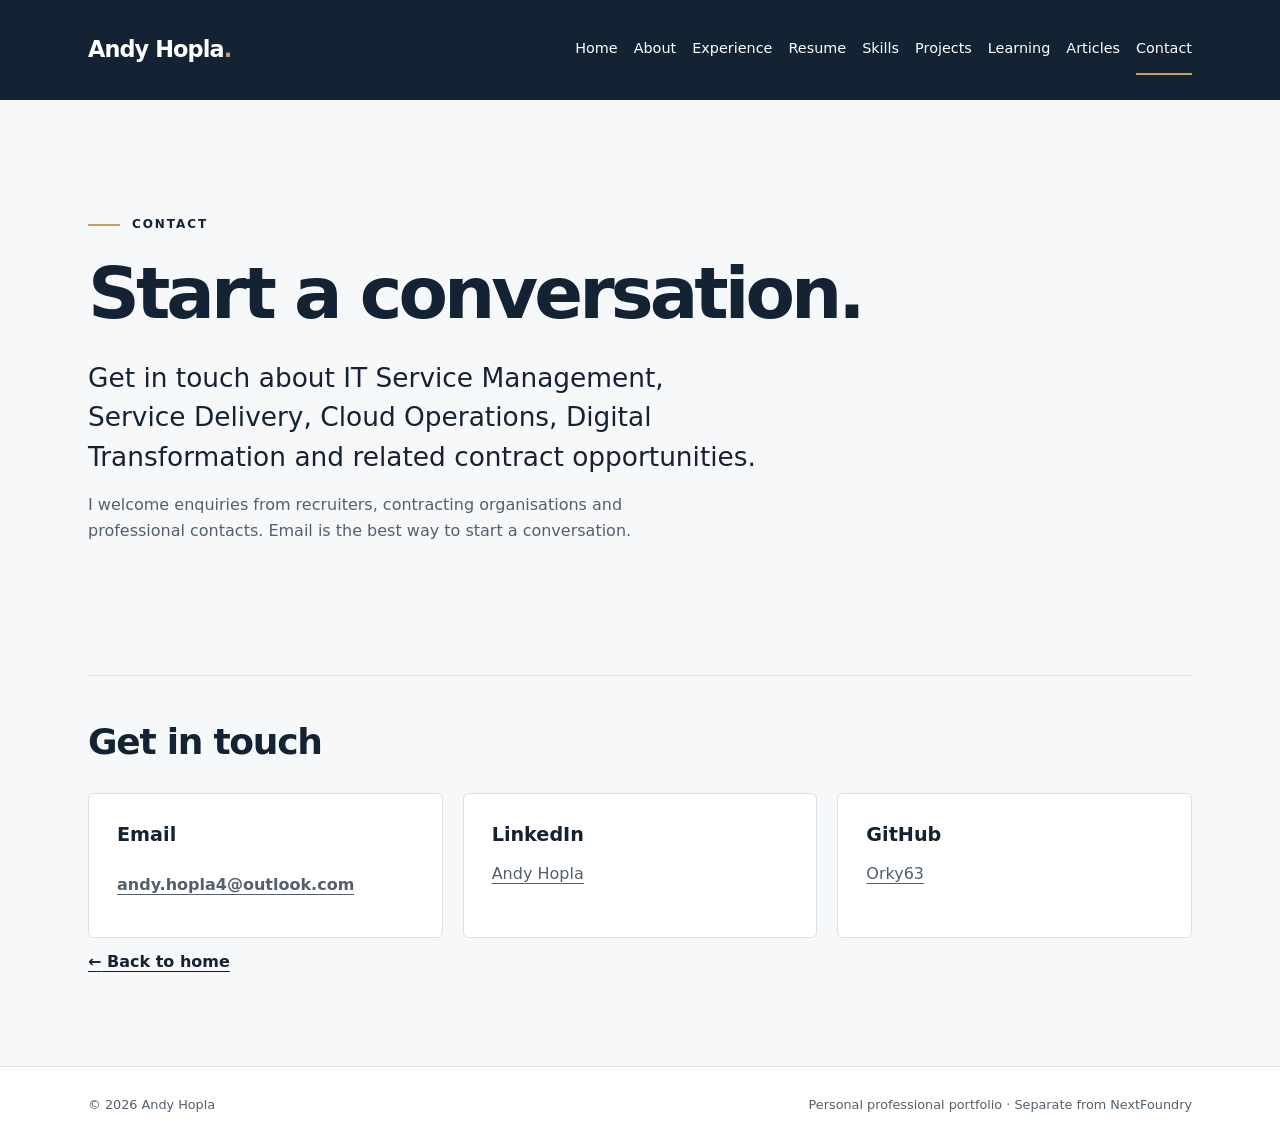
==== pages/contact.html @ 7f965b9d "Initial AWS-hosted portfolio site and Terraform infrastructure" ====
<!doctype html>
<html lang="en-GB">
<head>
  <meta charset="utf-8">
  <meta name="viewport" content="width=device-width, initial-scale=1">
  <meta name="description" content="Contact Andy Hopla about IT Service Management, Service Delivery, Cloud Operations, Digital Transformation and related contract opportunities.">
  <meta name="theme-color" content="#132333">
  <link rel="icon" href="../favicon.ico" sizes="32x32">
  <link rel="icon" href="../favicon.svg" type="image/svg+xml" sizes="any">
  <title>Contact | Andy Hopla</title>
  <link rel="stylesheet" href="../css/styles.css">
  <script src="../js/main.js" defer></script>
</head>
<body>
  <a class="skip-link" href="#main-content">Skip to content</a>
  <header class="site-header">
    <div class="header-inner container">
      <a class="brand" href="../index.html" aria-label="Andy Hopla — home">Andy Hopla<span class="accent" aria-hidden="true">.</span></a>
      <button class="menu-toggle" type="button" aria-expanded="false" aria-controls="primary-navigation" hidden>Menu</button>
      <nav id="primary-navigation" aria-label="Main navigation">
        <ul>
          <li><a href="../index.html">Home</a></li>
          <li><a href="../pages/about.html">About</a></li>
          <li><a href="../pages/experience.html">Experience</a></li>
          <li><a href="../pages/resume.html">Resume</a></li>
          <li><a href="../pages/skills.html">Skills</a></li>
          <li><a href="../pages/projects.html">Projects</a></li>
          <li><a href="../pages/learning.html">Learning</a></li>
          <li><a href="../pages/articles.html">Articles</a></li>
          <li><a href="../pages/contact.html" aria-current="page">Contact</a></li>
        </ul>
      </nav>
    </div>
  </header>
  <main id="main-content" class="container" tabindex="-1">
    <section class="hero page-hero" aria-labelledby="page-title">
      <p class="eyebrow">Contact</p>
      <h1 id="page-title">Start a conversation.</h1>
      <p class="intro">Get in touch about IT Service Management, Service Delivery, Cloud Operations, Digital Transformation and related contract opportunities.</p>
      <p class="hero-description">I welcome enquiries from recruiters, contracting organisations and professional contacts. Email is the best way to start a conversation.</p>
    </section>
    <section class="overview" aria-labelledby="contact-methods-title">
      <h2 id="contact-methods-title">Get in touch</h2>
      <div class="card-grid">
        <div class="card">
          <h3>Email</h3>
          <p><a class="text-link" href="mailto:andy.hopla4@outlook.com">andy.hopla4@<wbr>outlook.com</a></p>
        </div>
        <div class="card">
          <h3>LinkedIn</h3>
          <p><a href="https://www.linkedin.com/in/andyhopla/" target="_blank" rel="noopener noreferrer">Andy Hopla</a></p>
        </div>
        <div class="card">
          <h3>GitHub</h3>
          <p><a href="https://github.com/Orky63" target="_blank" rel="noopener noreferrer">Orky63</a></p>
        </div>
      </div>
      <a class="text-link" href="../index.html"><span aria-hidden="true">&larr;</span> Back to home</a>
    </section>
  </main>
  <footer class="site-footer">
    <div class="container footer-inner">
      <p>&copy; <span data-year>2026</span> Andy Hopla</p>
      <p>Personal professional portfolio <span aria-hidden="true">&middot;</span> Separate from NextFoundry</p>
    </div>
  </footer>
</body>
</html>
---- css/styles.css ----
:root {
  color-scheme: light;
  --navy: #132333;
  --muted: #52606d;
  --gold: #c4a361;
  --paper: #f7f8fa;
  --line: #dce1e6;
  --white: #fff;
  font-family: system-ui, -apple-system, BlinkMacSystemFont, "Segoe UI", sans-serif;
  color: var(--navy);
  background: var(--paper);
  line-height: 1.6;
}

* { box-sizing: border-box; }
body { margin: 0; min-height: 100vh; display: flex; flex-direction: column; }
main { flex: 1; width: 100%; }
a { color: inherit; text-underline-offset: 0.25em; }
button { font: inherit; }
[hidden] { display: none !important; }
:focus-visible { outline: 3px solid #806021; outline-offset: 5px; }
.site-header :focus-visible, .skip-link:focus-visible { outline-color: var(--gold); }
.container { max-width: 1200px; margin-inline: auto; padding-inline: clamp(1.25rem, 4vw, 3rem); }
.accent { color: var(--gold); }
.skip-link { position: absolute; z-index: 10; top: 0.75rem; left: 1rem; padding: 0.75rem 1rem; background: var(--navy); color: var(--white); transform: translateY(-200%); }
.skip-link:focus { transform: translateY(0); }
.site-header { background: var(--navy); color: var(--white); }
.header-inner { min-height: 100px; display: flex; align-items: center; justify-content: space-between; gap: 2rem; }
.brand { font-size: 1.4rem; font-weight: 700; letter-spacing: -0.04em; text-decoration: none; white-space: nowrap; }
nav ul { display: flex; flex-wrap: wrap; gap: 0.2rem 1rem; list-style: none; padding: 0; margin: 0; }
nav a { display: block; padding-block: 0.8rem; font-size: 0.9rem; text-decoration: none; border-bottom: 2px solid transparent; }
nav a:hover, nav a[aria-current="page"] { border-color: var(--gold); }
.menu-toggle { min-height: 44px; padding: 0.4rem 0.9rem; color: var(--white); background: transparent; border: 1px solid var(--gold); border-radius: 4px; cursor: pointer; }
.hero { padding-block: clamp(4rem, 9vw, 7.5rem); max-width: 850px; }
.eyebrow { margin: 0 0 1.25rem; font-size: 0.75rem; font-weight: 700; letter-spacing: 0.16em; text-transform: uppercase; }
.eyebrow::before { content: ""; display: inline-block; width: 2rem; height: 2px; background: var(--gold); vertical-align: middle; margin-right: 0.75rem; }
h1, h2, h3, p { margin-top: 0; }
h1 { font-size: clamp(3rem, 7vw, 5.5rem); line-height: 1.1; letter-spacing: -0.055em; margin-bottom: 1.5rem; overflow-wrap: break-word; }
h2 { font-size: clamp(1.75rem, 3vw, 2.25rem); line-height: 1.2; letter-spacing: -0.035em; }
h3 { font-size: 1.2rem; line-height: 1.4; }
.intro { font-size: clamp(1.2rem, 2.5vw, 1.65rem); line-height: 1.5; max-width: 42rem; margin-bottom: 1rem; }
.hero-description, .content-note { color: var(--muted); max-width: 36rem; }
.actions { display: flex; align-items: center; flex-wrap: wrap; gap: 1rem 1.75rem; margin-top: 2rem; }
.button { display: inline-flex; gap: 2rem; align-items: center; padding: 0.85rem 1.25rem; background: var(--navy); color: var(--white); border-radius: 4px; text-decoration: none; font-weight: 600; }
.button:hover { background: #294156; }
.text-link { display: inline-block; padding-block: 0.7rem; font-weight: 600; }
.overview { border-top: 1px solid var(--line); padding-block: 2.75rem 5rem; }
.section-heading { margin-bottom: 2rem; }
.card-grid { display: grid; grid-template-columns: repeat(3, minmax(0, 1fr)); gap: 1.25rem; }
.card { display: block; padding: 1.75rem; background: var(--white); border: 1px solid var(--line); border-radius: 6px; text-decoration: none; }
.card:hover { border-color: #806021; }
.card-number { display: block; margin-bottom: 2rem; color: var(--muted); font-size: 0.8rem; }
.card h3 { display: flex; justify-content: space-between; gap: 1rem; margin-bottom: 0.75rem; }
.card p { color: var(--muted); margin-bottom: 0; }
.page-hero h1 { font-size: clamp(2.75rem, 6vw, 4.5rem); }
.content-note { margin-block: 2rem 0.5rem; }
.site-footer { border-top: 1px solid var(--line); background: var(--white); font-size: 0.8rem; color: var(--muted); }
.footer-inner { display: flex; flex-wrap: wrap; justify-content: space-between; gap: 0.75rem 2rem; padding-block: 1.75rem; }
.footer-inner p { margin: 0; }

@media (max-width: 960px) {
  .header-inner { flex-wrap: wrap; gap: 0.5rem 1rem; padding-block: 1rem; min-height: 80px; }
  nav { width: 100%; }
  nav ul { gap: 0.25rem 1.25rem; }
  .card-grid { grid-template-columns: 1fr; }
  .card-number { margin-bottom: 1rem; }
}

@media (prefers-reduced-motion: no-preference) {
  a { transition: background-color 150ms ease, border-color 150ms ease; }
}

/* Homepage portrait layout; other page heroes retain their existing styles. */
.home-hero { display: grid; grid-template-columns: minmax(0, 1fr) 200px; align-items: center; gap: 3rem; max-width: none; }
.home-hero-content { min-width: 0; }
.home-hero-portrait { width: 200px; max-width: 100%; aspect-ratio: 3 / 4; display: grid; place-items: center; overflow: hidden; border: 1px solid var(--line); border-radius: 20px; background: var(--white); color: var(--muted); font-size: 0.85rem; }
.home-hero-portrait img { display: block; width: 100%; height: 100%; object-fit: cover; object-position: center; }

@media (max-width: 960px) {
  .home-hero { grid-template-columns: minmax(0, 1fr); gap: 2rem; }
}

/* Technology tags on the Projects page. */
.project-tags { display: flex; flex-wrap: wrap; gap: 0.5rem; max-width: 42rem; padding: 0; margin: 1.5rem 0 0; list-style: none; }
.project-tags li { padding: 0.25rem 0.65rem; border: 1px solid var(--line); border-radius: 4px; background: var(--white); color: var(--navy); font-size: 0.8rem; }
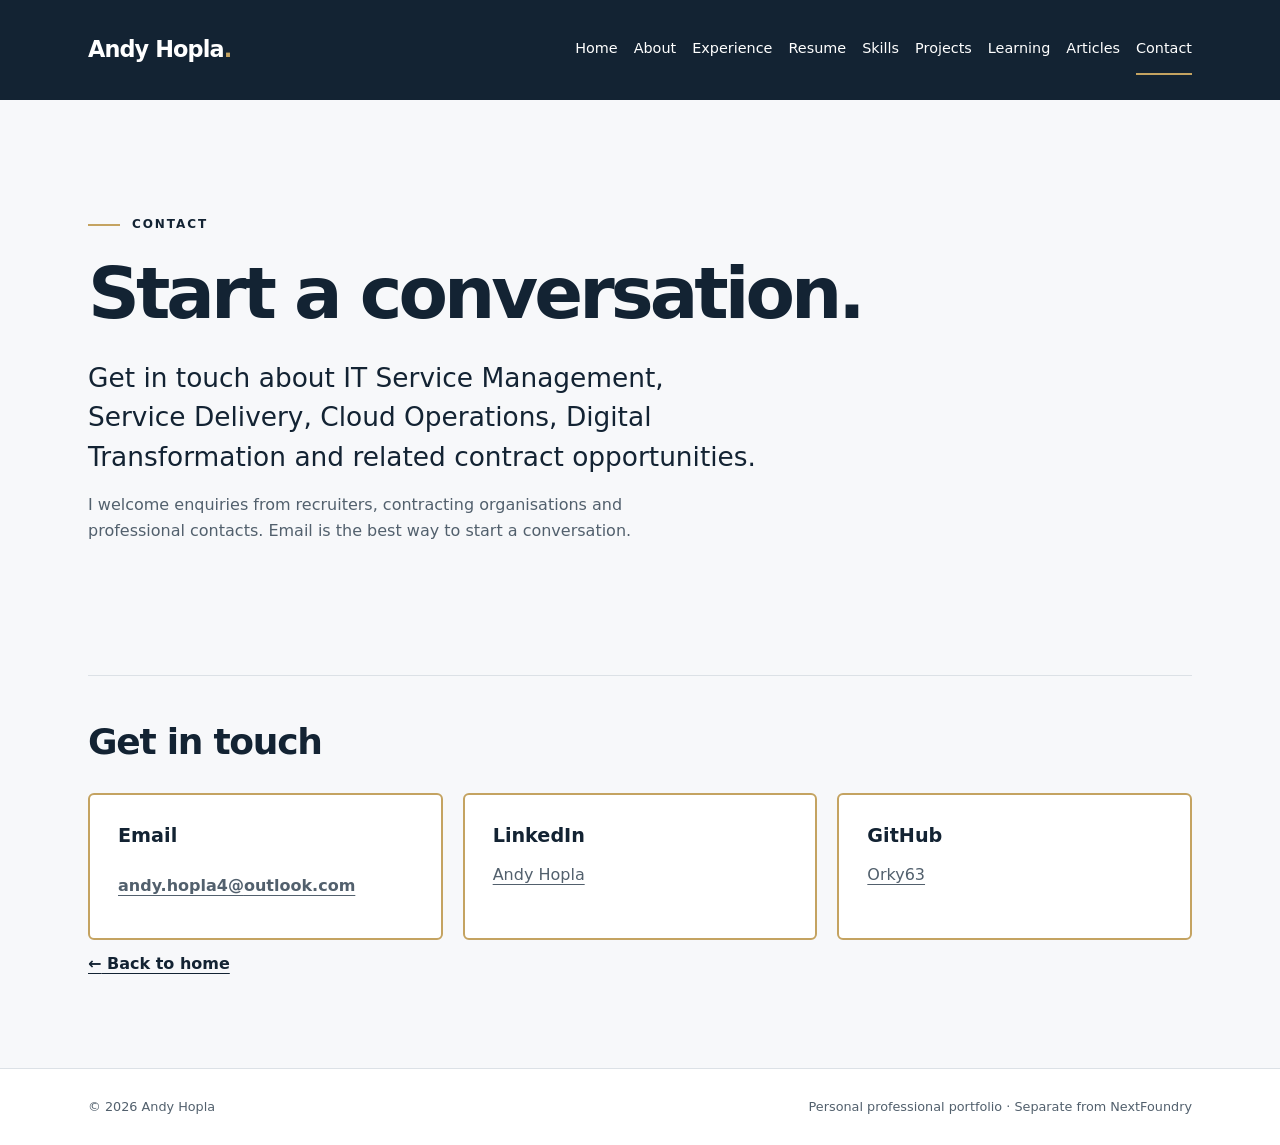
==== commit c2e3227d: "Add gold borders to contact cards" ====
--- a/pages/contact.html
+++ b/pages/contact.html
@@ -41,7 +41,7 @@
     </section>
     <section class="overview" aria-labelledby="contact-methods-title">
       <h2 id="contact-methods-title">Get in touch</h2>
-      <div class="card-grid">
+      <div class="card-grid contact-cards">
         <div class="card">
           <h3>Email</h3>
           <p><a class="text-link" href="mailto:andy.hopla4@outlook.com">andy.hopla4@<wbr>outlook.com</a></p>
--- a/css/styles.css
+++ b/css/styles.css
@@ -49,6 +49,8 @@
 .card-grid { display: grid; grid-template-columns: repeat(3, minmax(0, 1fr)); gap: 1.25rem; }
 .card { display: block; padding: 1.75rem; background: var(--white); border: 1px solid var(--line); border-radius: 6px; text-decoration: none; }
 .card:hover { border-color: #806021; }
+.contact-cards .card { border: 2px solid var(--gold); }
+.contact-cards .card:hover { border-color: #806021; }
 .card-number { display: block; margin-bottom: 2rem; color: var(--muted); font-size: 0.8rem; }
 .card h3 { display: flex; justify-content: space-between; gap: 1rem; margin-bottom: 0.75rem; }
 .card p { color: var(--muted); margin-bottom: 0; }
@@ -73,7 +75,7 @@
 /* Homepage portrait layout; other page heroes retain their existing styles. */
 .home-hero { display: grid; grid-template-columns: minmax(0, 1fr) 200px; align-items: center; gap: 3rem; max-width: none; }
 .home-hero-content { min-width: 0; }
-.home-hero-portrait { width: 200px; max-width: 100%; aspect-ratio: 3 / 4; display: grid; place-items: center; overflow: hidden; border: 1px solid var(--line); border-radius: 20px; background: var(--white); color: var(--muted); font-size: 0.85rem; }
+.home-hero-portrait { width: 200px; max-width: 100%; aspect-ratio: 3 / 4; display: grid; place-items: center; overflow: hidden; border: 3px solid var(--gold); border-radius: 20px; background: var(--white); color: var(--muted); font-size: 0.85rem; }
 .home-hero-portrait img { display: block; width: 100%; height: 100%; object-fit: cover; object-position: center; }
 
 @media (max-width: 960px) {
